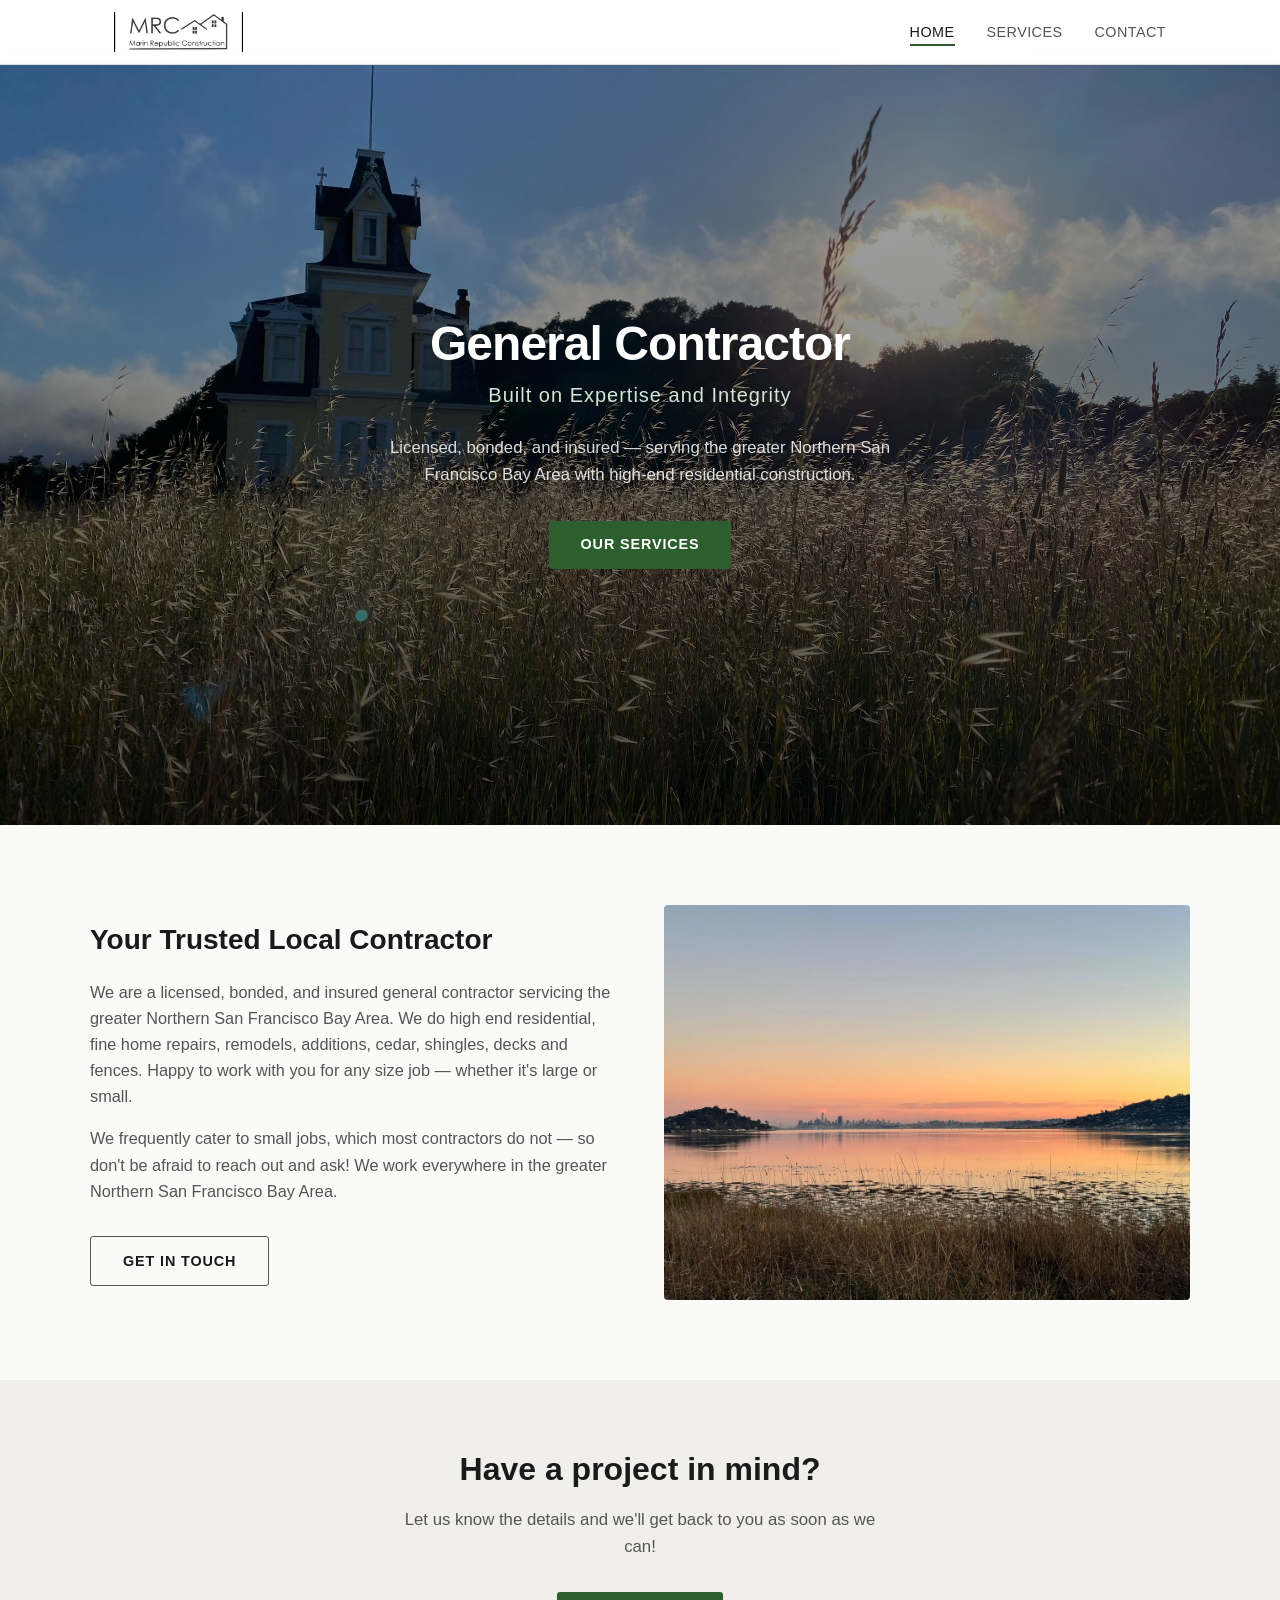
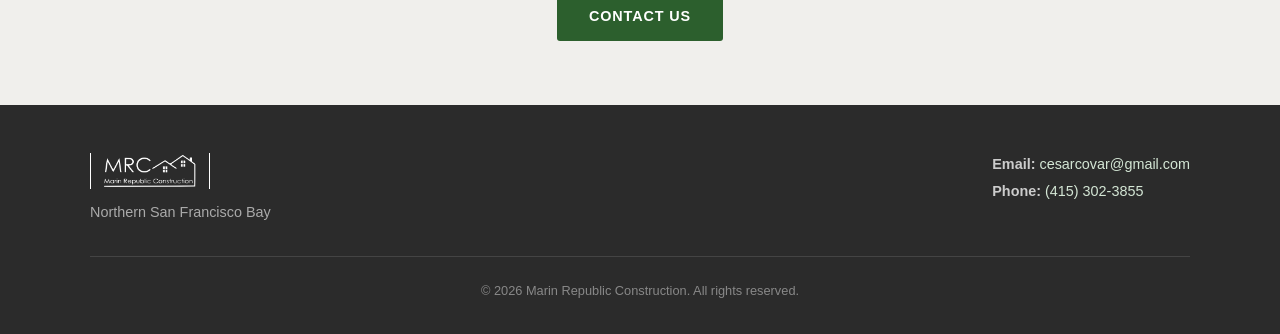
==== index.html @ cfa80d99 "Initial site: Marin Republic Construction GitHub Pages site Converted Squarespace site to a clean, r" ====
<!DOCTYPE html>
<html lang="en">
<head>
  <meta charset="UTF-8">
  <meta name="viewport" content="width=device-width, initial-scale=1.0">
  <title>Marin Republic Construction | Build Your Dream Home Today</title>
  <meta name="description" content="Marin Republic Construction offers high-end residential remodeling, repairs, and additions in Northern San Francisco Bay. Contact us for projects of any size.">
  <link rel="stylesheet" href="css/style.css">
  <link rel="icon" href="images/logo.webp" type="image/webp">
</head>
<body>

  <!-- HEADER -->
  <header class="site-header">
    <nav class="nav-container">
      <a href="index.html" class="nav-logo">
        <img src="images/logo.webp" alt="Marin Republic Construction" width="120" height="40">
      </a>
      <button class="nav-toggle" aria-label="Toggle navigation">
        <span></span><span></span><span></span>
      </button>
      <ul class="nav-links">
        <li><a href="index.html" class="active">Home</a></li>
        <li><a href="services.html">Services</a></li>
        <li><a href="contact.html">Contact</a></li>
      </ul>
    </nav>
  </header>

  <!-- HERO -->
  <section class="hero">
    <div class="hero-bg">
      <img src="images/hero-house.webp" alt="A yellow Victorian-style house with white trim and a dark roof, surrounded by tall grass, with hills and trees in the background" width="1200" height="900">
    </div>
    <div class="hero-content">
      <h1>General Contractor</h1>
      <p class="subtitle">Built on Expertise and Integrity</p>
      <p>Licensed, bonded, and insured — serving the greater Northern San Francisco Bay Area with high-end residential construction.</p>
      <a href="services.html" class="btn btn-primary">Our Services</a>
    </div>
  </section>

  <!-- ABOUT -->
  <section class="section">
    <div class="container">
      <div class="about-grid">
        <div class="about-text">
          <h2>Your Trusted Local Contractor</h2>
          <p>We are a licensed, bonded, and insured general contractor servicing the greater Northern San Francisco Bay Area. We do high end residential, fine home repairs, remodels, additions, cedar, shingles, decks and fences. Happy to work with you for any size job — whether it's large or small.</p>
          <p>We frequently cater to small jobs, which most contractors do not — so don't be afraid to reach out and ask! We work everywhere in the greater Northern San Francisco Bay Area.</p>
          <a href="contact.html" class="btn btn-outline" style="margin-top: 1rem;">Get in Touch</a>
        </div>
        <img src="images/hero-bay.webp" alt="A scenic view of the San Francisco Bay during sunset with the city skyline in the distance, hills on either side, and tall grasses in the foreground" width="800" height="600">
      </div>
    </div>
  </section>

  <!-- CTA -->
  <section class="cta-band">
    <div class="container">
      <h2>Have a project in mind?</h2>
      <p>Let us know the details and we'll get back to you as soon as we can!</p>
      <a href="contact.html" class="btn btn-primary">Contact Us</a>
    </div>
  </section>

  <!-- FOOTER -->
  <footer class="site-footer">
    <div class="footer-inner">
      <div class="footer-brand">
        <img src="images/logo.webp" alt="Marin Republic Construction" width="120" height="40">
        <p>Northern San Francisco Bay</p>
      </div>
      <div class="footer-contact">
        <p><strong>Email:</strong> <a href="mailto:cesarcovar@gmail.com">cesarcovar@gmail.com</a></p>
        <p><strong>Phone:</strong> <a href="tel:+14153023855">(415) 302-3855</a></p>
      </div>
    </div>
    <div class="footer-bottom">
      &copy; 2026 Marin Republic Construction. All rights reserved.
    </div>
  </footer>

  <script src="js/main.js"></script>
  <script data-goatcounter="https://marinrepublicconstruction.goatcounter.com/count"
          async src="//gc.zgo.at/count.js"></script>
</body>
</html>
---- css/style.css ----
/* ===== RESET & BASE ===== */
*, *::before, *::after {
  margin: 0;
  padding: 0;
  box-sizing: border-box;
}

:root {
  --bg: #fafaf8;
  --bg-section: #f0efec;
  --bg-card: #ffffff;
  --text-primary: #1a1a1a;
  --text-secondary: #555555;
  --accent: #2c5f2d;
  --accent-hover: #3a7d3c;
  --border: #ddd;
  --max-width: 1100px;
}

html {
  scroll-behavior: smooth;
  font-size: 16px;
}

body {
  font-family: -apple-system, BlinkMacSystemFont, "Segoe UI", Roboto, Helvetica, Arial, sans-serif;
  background: var(--bg);
  color: var(--text-primary);
  line-height: 1.6;
  -webkit-font-smoothing: antialiased;
}

img {
  max-width: 100%;
  height: auto;
  display: block;
}

a {
  color: var(--accent);
  text-decoration: none;
  transition: color 0.2s;
}

a:hover {
  color: var(--accent-hover);
}

/* ===== HEADER / NAV ===== */
.site-header {
  position: fixed;
  top: 0;
  left: 0;
  right: 0;
  z-index: 100;
  background: rgba(255, 255, 255, 0.97);
  backdrop-filter: blur(8px);
  border-bottom: 1px solid var(--border);
}

.nav-container {
  max-width: var(--max-width);
  margin: 0 auto;
  padding: 0.75rem 1.5rem;
  display: flex;
  align-items: center;
  justify-content: space-between;
}

.nav-logo img {
  height: 40px;
  width: auto;
}

.nav-links {
  display: flex;
  gap: 2rem;
  list-style: none;
}

.nav-links a {
  color: var(--text-secondary);
  font-size: 0.9rem;
  font-weight: 500;
  letter-spacing: 0.03em;
  text-transform: uppercase;
  padding: 0.25rem 0;
  position: relative;
}

.nav-links a::after {
  content: "";
  position: absolute;
  bottom: -2px;
  left: 0;
  width: 0;
  height: 2px;
  background: var(--accent);
  transition: width 0.3s;
}

.nav-links a:hover,
.nav-links a.active {
  color: var(--text-primary);
}

.nav-links a:hover::after,
.nav-links a.active::after {
  width: 100%;
}

/* Hamburger */
.nav-toggle {
  display: none;
  background: none;
  border: none;
  cursor: pointer;
  padding: 0.5rem;
}

.nav-toggle span {
  display: block;
  width: 24px;
  height: 2px;
  background: var(--text-primary);
  margin: 5px 0;
  transition: transform 0.3s, opacity 0.3s;
}

.nav-toggle.open span:nth-child(1) {
  transform: translateY(7px) rotate(45deg);
}

.nav-toggle.open span:nth-child(2) {
  opacity: 0;
}

.nav-toggle.open span:nth-child(3) {
  transform: translateY(-7px) rotate(-45deg);
}

/* ===== HERO ===== */
.hero {
  position: relative;
  min-height: 85vh;
  display: flex;
  align-items: center;
  justify-content: center;
  text-align: center;
  overflow: hidden;
  margin-top: 60px;
}

.hero-bg {
  position: absolute;
  inset: 0;
  z-index: 0;
}

.hero-bg img {
  width: 100%;
  height: 100%;
  object-fit: cover;
}

.hero-bg::after {
  content: "";
  position: absolute;
  inset: 0;
  background: linear-gradient(
    to bottom,
    rgba(0, 0, 0, 0.3) 0%,
    rgba(0, 0, 0, 0.45) 50%,
    rgba(0, 0, 0, 0.7) 100%
  );
}

.hero-content {
  position: relative;
  z-index: 1;
  padding: 2rem 1.5rem;
  max-width: 700px;
  color: #fff;
}

.hero-content h1 {
  font-size: 3rem;
  font-weight: 700;
  line-height: 1.15;
  margin-bottom: 0.5rem;
  letter-spacing: -0.02em;
  color: #fff;
}

.hero-content .subtitle {
  font-size: 1.25rem;
  color: #d4e6d5;
  font-weight: 400;
  margin-bottom: 1.5rem;
  letter-spacing: 0.05em;
}

.hero-content p {
  font-size: 1.05rem;
  color: rgba(255, 255, 255, 0.85);
  max-width: 540px;
  margin: 0 auto 2rem;
}

/* ===== BUTTONS ===== */
.btn {
  display: inline-block;
  padding: 0.8rem 2rem;
  font-size: 0.9rem;
  font-weight: 600;
  text-transform: uppercase;
  letter-spacing: 0.06em;
  border-radius: 3px;
  border: none;
  cursor: pointer;
  transition: background 0.2s, color 0.2s, transform 0.15s;
}

.btn:active {
  transform: scale(0.98);
}

.btn-primary {
  background: var(--accent);
  color: #fff;
}

.btn-primary:hover {
  background: var(--accent-hover);
  color: #fff;
}

.btn-outline {
  background: transparent;
  color: var(--text-primary);
  border: 1px solid var(--text-secondary);
}

.btn-outline:hover {
  border-color: var(--accent);
  color: var(--accent);
}

/* ===== SECTIONS ===== */
.section {
  padding: 5rem 1.5rem;
}

.section-alt {
  background: var(--bg-section);
}

.container {
  max-width: var(--max-width);
  margin: 0 auto;
}

.section-header {
  text-align: center;
  margin-bottom: 3rem;
}

.section-header h2 {
  font-size: 2rem;
  font-weight: 700;
  margin-bottom: 0.75rem;
  letter-spacing: -0.01em;
}

.section-header p {
  color: var(--text-secondary);
  max-width: 600px;
  margin: 0 auto;
  font-size: 1.05rem;
}

/* ===== ABOUT (Home) ===== */
.about-grid {
  display: grid;
  grid-template-columns: 1fr 1fr;
  gap: 3rem;
  align-items: center;
}

.about-grid img {
  border-radius: 4px;
  width: 100%;
  aspect-ratio: 4/3;
  object-fit: cover;
}

.about-text h2 {
  font-size: 1.75rem;
  margin-bottom: 1rem;
}

.about-text p {
  color: var(--text-secondary);
  margin-bottom: 1rem;
  font-size: 1.02rem;
}

/* ===== CTA BAND ===== */
.cta-band {
  text-align: center;
  padding: 4rem 1.5rem;
  background: var(--bg-section);
}

.cta-band h2 {
  font-size: 2rem;
  margin-bottom: 0.75rem;
}

.cta-band p {
  color: var(--text-secondary);
  margin-bottom: 2rem;
  max-width: 500px;
  margin-left: auto;
  margin-right: auto;
  font-size: 1.05rem;
}

/* ===== SERVICES LIST ===== */
.services-grid {
  display: grid;
  grid-template-columns: repeat(auto-fit, minmax(280px, 1fr));
  gap: 1.5rem;
}

.service-card {
  background: var(--bg-card);
  border: 1px solid var(--border);
  border-radius: 4px;
  padding: 2rem;
  transition: border-color 0.2s, transform 0.2s;
}

.service-card:hover {
  border-color: var(--accent);
  transform: translateY(-2px);
}

.service-card h3 {
  font-size: 1.15rem;
  margin-bottom: 0.5rem;
}

.service-card p {
  color: var(--text-secondary);
  font-size: 0.95rem;
}

.service-icon {
  font-size: 1.5rem;
  margin-bottom: 0.75rem;
  display: block;
  color: var(--accent);
}

/* ===== BEFORE / AFTER ===== */
.ba-grid {
  display: grid;
  grid-template-columns: 1fr;
  gap: 3rem;
}

.ba-pair {
  background: var(--bg-card);
  border: 1px solid var(--border);
  border-radius: 4px;
  overflow: hidden;
}

.ba-images {
  display: grid;
  grid-template-columns: 1fr 1fr;
}

.ba-images figure {
  position: relative;
  overflow: hidden;
}

.ba-images img {
  width: 100%;
  aspect-ratio: 3/4;
  object-fit: cover;
  transition: transform 0.3s;
}

.ba-images figure:hover img {
  transform: scale(1.03);
}

.ba-images figcaption {
  position: absolute;
  bottom: 0;
  left: 0;
  right: 0;
  padding: 0.6rem;
  background: rgba(0, 0, 0, 0.65);
  text-align: center;
  font-size: 0.85rem;
  font-weight: 600;
  text-transform: uppercase;
  letter-spacing: 0.08em;
  color: #fff;
}

.ba-pair h3 {
  padding: 1.25rem;
  font-size: 1.2rem;
  text-align: center;
}

/* ===== PROCESS STEPS ===== */
.process-steps {
  display: grid;
  grid-template-columns: 1fr 1fr;
  gap: 2rem;
  counter-reset: step;
}

.step {
  counter-increment: step;
  padding: 2rem;
  background: var(--bg-card);
  border: 1px solid var(--border);
  border-radius: 4px;
}

.step::before {
  content: "0" counter(step);
  display: block;
  font-size: 2rem;
  font-weight: 700;
  color: var(--accent);
  margin-bottom: 0.75rem;
}

.step h3 {
  font-size: 1.15rem;
  margin-bottom: 0.5rem;
}

.step p {
  color: var(--text-secondary);
  font-size: 0.95rem;
}

/* ===== TESTIMONIALS ===== */
.testimonials-grid {
  display: grid;
  grid-template-columns: 1fr 1fr;
  gap: 2rem;
}

.testimonial {
  background: var(--bg-card);
  border: 1px solid var(--border);
  border-radius: 4px;
  padding: 2rem;
}

.testimonial blockquote {
  font-size: 1.05rem;
  font-style: italic;
  color: var(--text-secondary);
  margin-bottom: 1rem;
  line-height: 1.6;
}

.testimonial blockquote::before {
  content: "\201C";
  font-size: 2.5rem;
  color: var(--accent);
  line-height: 0;
  display: block;
  margin-bottom: 0.5rem;
}

.testimonial cite {
  font-style: normal;
  font-weight: 600;
  color: var(--text-primary);
  font-size: 0.95rem;
}

.testimonial cite span {
  display: block;
  color: var(--text-secondary);
  font-weight: 400;
  font-size: 0.85rem;
}

/* ===== CONTACT FORM ===== */
.contact-layout {
  display: grid;
  grid-template-columns: 1fr 1fr;
  gap: 3rem;
  align-items: start;
}

.contact-info h3 {
  font-size: 1.25rem;
  margin-bottom: 1rem;
}

.contact-info p {
  color: var(--text-secondary);
  margin-bottom: 0.75rem;
}

.contact-info a {
  color: var(--accent);
}

.contact-detail {
  margin-bottom: 1.5rem;
}

.contact-detail strong {
  display: block;
  margin-bottom: 0.25rem;
  color: var(--text-primary);
  font-size: 0.85rem;
  text-transform: uppercase;
  letter-spacing: 0.06em;
}

.form-group {
  margin-bottom: 1.25rem;
}

.form-group label {
  display: block;
  margin-bottom: 0.35rem;
  font-size: 0.85rem;
  font-weight: 500;
  color: var(--text-secondary);
  text-transform: uppercase;
  letter-spacing: 0.04em;
}

.form-group input,
.form-group textarea,
.form-group select {
  width: 100%;
  padding: 0.7rem 0.9rem;
  background: #fff;
  border: 1px solid var(--border);
  border-radius: 3px;
  color: var(--text-primary);
  font-size: 0.95rem;
  font-family: inherit;
  transition: border-color 0.2s;
}

.form-group input:focus,
.form-group textarea:focus,
.form-group select:focus {
  outline: none;
  border-color: var(--accent);
}

.form-group textarea {
  min-height: 120px;
  resize: vertical;
}

.form-row {
  display: grid;
  grid-template-columns: 1fr 1fr;
  gap: 1rem;
}

/* ===== FOOTER ===== */
.site-footer {
  background: #2b2b2b;
  color: #ccc;
  padding: 3rem 1.5rem 2rem;
}

.footer-inner {
  max-width: var(--max-width);
  margin: 0 auto;
  display: flex;
  justify-content: space-between;
  align-items: start;
  gap: 2rem;
  flex-wrap: wrap;
}

.footer-brand img {
  height: 36px;
  margin-bottom: 0.75rem;
  filter: invert(1) brightness(2);
}

.footer-brand p {
  color: #aaa;
  font-size: 0.9rem;
}

.footer-contact p {
  color: #aaa;
  font-size: 0.9rem;
  margin-bottom: 0.25rem;
}

.footer-contact strong {
  color: #ccc;
}

.footer-contact a {
  color: #d4e6d5;
}

.footer-contact a:hover {
  color: #fff;
}

.footer-bottom {
  max-width: var(--max-width);
  margin: 2rem auto 0;
  padding-top: 1.5rem;
  border-top: 1px solid #444;
  text-align: center;
  color: #888;
  font-size: 0.8rem;
}

/* ===== RESPONSIVE ===== */

/* Tablet */
@media (max-width: 900px) {
  .about-grid,
  .contact-layout,
  .testimonials-grid {
    grid-template-columns: 1fr;
  }

  .process-steps {
    grid-template-columns: 1fr 1fr;
  }

  .hero-content h1 {
    font-size: 2.5rem;
  }
}

/* Mobile */
@media (max-width: 640px) {
  .nav-toggle {
    display: block;
  }

  .nav-links {
    position: fixed;
    top: 60px;
    left: 0;
    right: 0;
    background: rgba(255, 255, 255, 0.98);
    flex-direction: column;
    align-items: center;
    gap: 0;
    padding: 1rem 0;
    border-bottom: 1px solid var(--border);
    transform: translateY(-120%);
    transition: transform 0.3s;
  }

  .nav-links.open {
    transform: translateY(0);
  }

  .nav-links a {
    display: block;
    padding: 0.9rem 1.5rem;
    width: 100%;
    text-align: center;
  }

  .hero {
    min-height: 70vh;
  }

  .hero-content h1 {
    font-size: 2rem;
  }

  .hero-content .subtitle {
    font-size: 1.05rem;
  }

  .section {
    padding: 3rem 1.25rem;
  }

  .section-header h2 {
    font-size: 1.6rem;
  }

  .services-grid {
    grid-template-columns: 1fr;
  }

  .process-steps {
    grid-template-columns: 1fr;
  }

  .ba-images {
    grid-template-columns: 1fr;
  }

  .ba-images img {
    aspect-ratio: 4/3;
  }

  .form-row {
    grid-template-columns: 1fr;
  }

  .footer-inner {
    flex-direction: column;
    text-align: center;
  }

  .footer-brand img {
    margin-left: auto;
    margin-right: auto;
  }
}
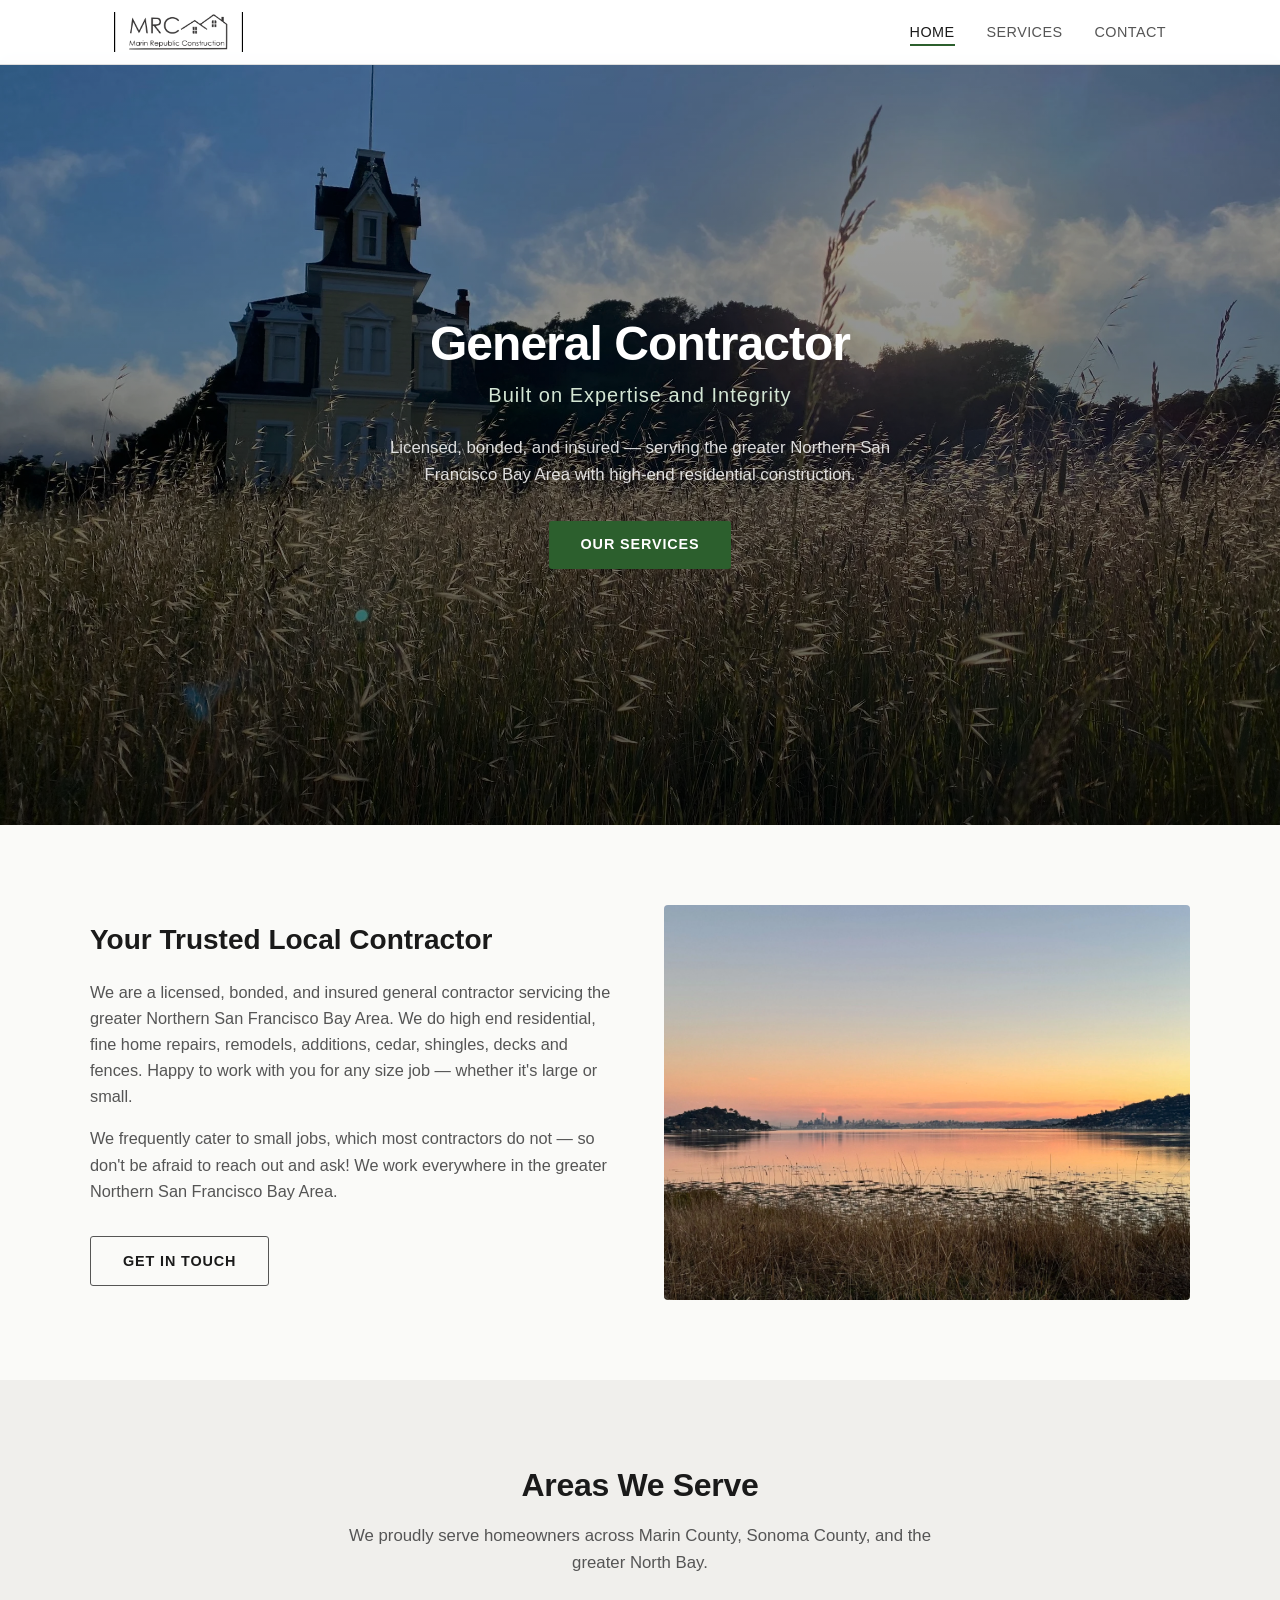
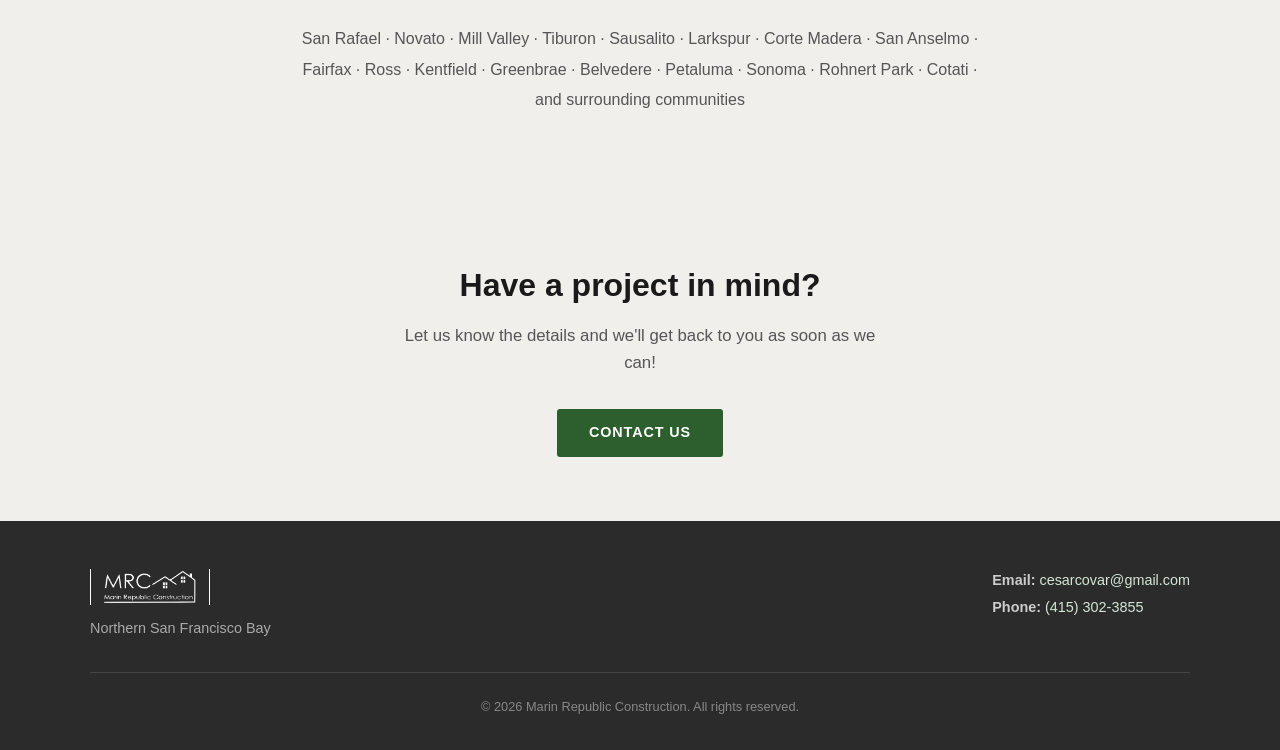
==== commit e9b8a042: "Add SEO: structured data, geo-targeted meta tags, sitemap, service areas - LocalBusiness JSON-LD sch" ====
--- a/index.html
+++ b/index.html
@@ -3,10 +3,51 @@
 <head>
   <meta charset="UTF-8">
   <meta name="viewport" content="width=device-width, initial-scale=1.0">
-  <title>Marin Republic Construction | Build Your Dream Home Today</title>
-  <meta name="description" content="Marin Republic Construction offers high-end residential remodeling, repairs, and additions in Northern San Francisco Bay. Contact us for projects of any size.">
+  <title>Marin Republic Construction | General Contractor in Marin County &amp; North Bay</title>
+  <meta name="description" content="Licensed general contractor in Marin County, Sonoma, and the North Bay. Kitchen and bathroom remodels, home repairs, additions, decks, roofing, and fences. Serving San Rafael, Novato, Mill Valley, Tiburon, Petaluma, and the greater SF Bay Area.">
+  <meta property="og:title" content="Marin Republic Construction">
+  <meta property="og:description" content="Licensed general contractor in Marin County &amp; the North Bay. Remodels, repairs, additions, decks, and more.">
+  <meta property="og:type" content="website">
+  <link rel="canonical" href="https://marinrepublicconstruction.com/">
   <link rel="stylesheet" href="css/style.css">
   <link rel="icon" href="images/logo.webp" type="image/webp">
+  <script type="application/ld+json">
+  {
+    "@context": "https://schema.org",
+    "@type": "GeneralContractor",
+    "name": "Marin Republic Construction",
+    "description": "Licensed, bonded, and insured general contractor serving Marin County, Sonoma County, and the greater Northern San Francisco Bay Area. Specializing in kitchen and bathroom remodels, home repairs, additions, decks, roofing, and fences.",
+    "url": "https://marinrepublicconstruction.com",
+    "telephone": "+1-415-302-3855",
+    "email": "cesarcovar@gmail.com",
+    "areaServed": [
+      { "@type": "County", "name": "Marin County, CA" },
+      { "@type": "County", "name": "Sonoma County, CA" },
+      { "@type": "City", "name": "San Rafael, CA" },
+      { "@type": "City", "name": "Novato, CA" },
+      { "@type": "City", "name": "Mill Valley, CA" },
+      { "@type": "City", "name": "Tiburon, CA" },
+      { "@type": "City", "name": "Sausalito, CA" },
+      { "@type": "City", "name": "Larkspur, CA" },
+      { "@type": "City", "name": "Corte Madera, CA" },
+      { "@type": "City", "name": "San Anselmo, CA" },
+      { "@type": "City", "name": "Fairfax, CA" },
+      { "@type": "City", "name": "Petaluma, CA" },
+      { "@type": "City", "name": "Sonoma, CA" }
+    ],
+    "serviceType": [
+      "Kitchen Remodeling",
+      "Bathroom Remodeling",
+      "Home Repairs",
+      "Home Additions",
+      "Roofing",
+      "Deck Construction",
+      "Fence Installation"
+    ],
+    "image": "https://marinrepublicconstruction.com/images/logo.webp",
+    "priceRange": "$$"
+  }
+  </script>
 </head>
 <body>
 
@@ -55,6 +96,23 @@
     </div>
   </section>
 
+  <!-- SERVICE AREAS -->
+  <section class="section section-alt">
+    <div class="container">
+      <div class="section-header">
+        <h2>Areas We Serve</h2>
+        <p>We proudly serve homeowners across Marin County, Sonoma County, and the greater North Bay.</p>
+      </div>
+      <p style="text-align:center; color: var(--text-secondary); max-width: 700px; margin: 0 auto; line-height: 1.9;">
+        San Rafael &middot; Novato &middot; Mill Valley &middot; Tiburon &middot; Sausalito &middot;
+        Larkspur &middot; Corte Madera &middot; San Anselmo &middot; Fairfax &middot; Ross &middot;
+        Kentfield &middot; Greenbrae &middot; Belvedere &middot;
+        Petaluma &middot; Sonoma &middot; Rohnert Park &middot; Cotati &middot;
+        and surrounding communities
+      </p>
+    </div>
+  </section>
+
   <!-- CTA -->
   <section class="cta-band">
     <div class="container">
